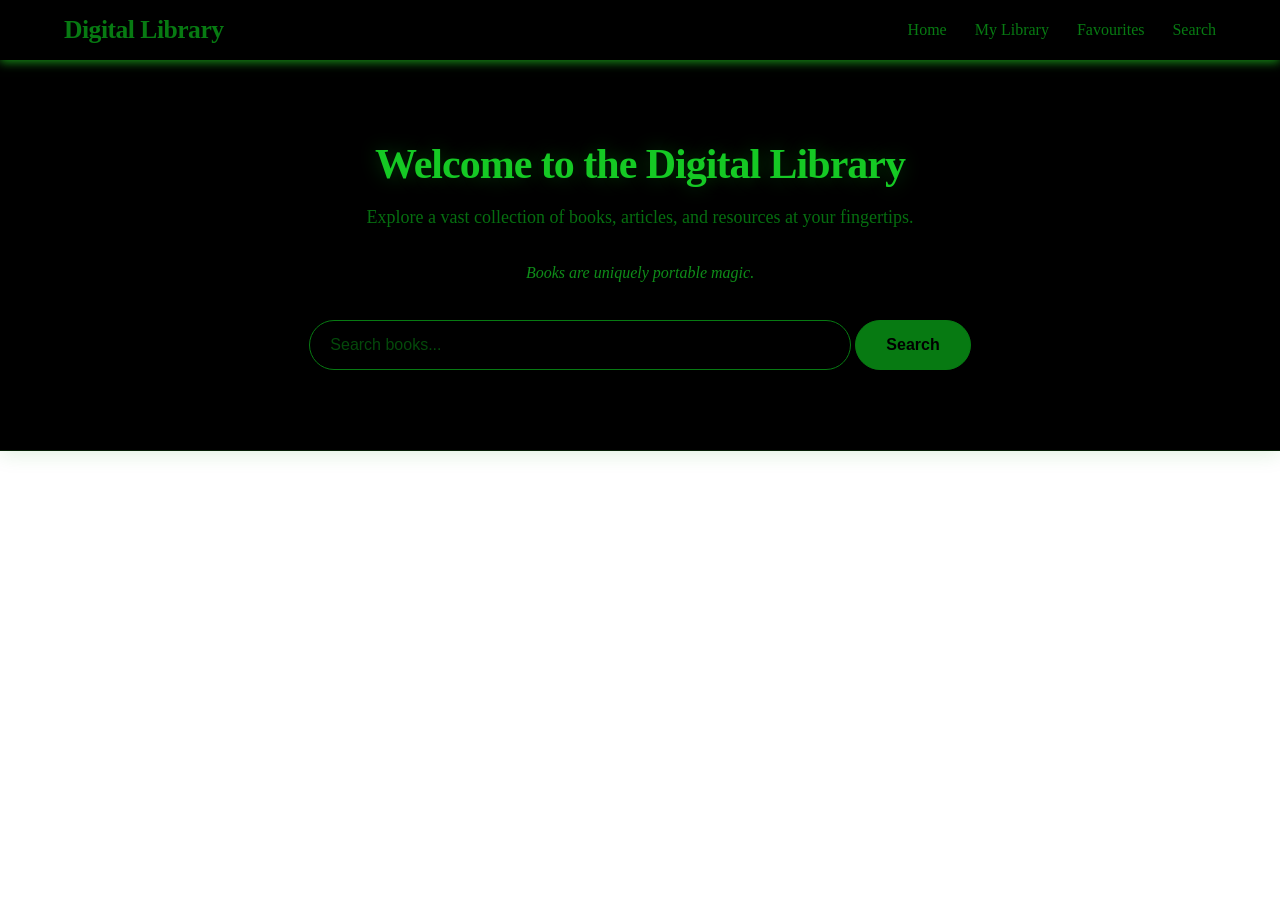
==== index.html @ 1624eac9 "inital commit" ====
<!DOCTYPE html>
<html lang="en">

<head>
    <meta charset="UTF-8">
    <meta name="viewport" content="width=device-width, initial-scale=1.0">
    <title>Digital Library</title>
    <link rel="stylesheet" href="style.css">
</head>

<body>
    <header>
        <nav>
            <h1 class="logo">Digital Library</h1>
            <div class="nav-links">
                <a href="#home">Home</a>
                <a href="#myLibrary">My Library</a>
                <a href="#favourites">Favourites</a>
                <a href="#search">Search</a>
            </div>
        </nav>
    </header>
    <section>
        <div class="hero_section">
            <h1>Welcome to the Digital Library</h1>
            <p>Explore a vast collection of books, articles, and resources at your fingertips.</p>
            <br>
            <p id="quote">Books are uniquely portable magic.</p>
            <div class="search_box">
                <input type="text" placeholder="Search books...">
                <button>Search</button>
            </div>
        </div>
    </section>
    <footer>

    </footer>
</body>

</html>
---- style.css ----
* {
    margin: 0;
    padding: 0%;
}

html {
    scroll-behavior: smooth;
}

:root {
    --bg: black;
    --shadow:rgb(24, 148, 24);
    --text_color:#077a12;
    --after_hover:#15c924;
}

header {
    background: var(--bg);
    padding: 15px 5%;/*top bottom -left right*/
    box-shadow: 0 2px 10px var(--shadow);
    position: sticky;
    top: 0;
}

nav {
    display: flex;
    justify-content: space-between;
    align-items: center;
}

.logo {
    font-size: 1.6rem;
    font-weight: 700;
    color: var(--text_color);
    letter-spacing: -0.5px;
    margin: 0;
}

.nav-links {
    display: flex;
    gap: 28px;
}

.nav-links a {
    text-decoration: none;
    color: var(--text_color);
    font-weight: 500;
    font-size: 1rem;
    transition: all 0.3s ease;
    position: relative;
}

.nav-links a:hover {
    color: var(--after_hover);
}

.nav-links a::after {
    content: '';
    position: absolute;
    width: 0;
    height: 2px;
    background: var(--text_color);
    bottom: -4px;
    left: 0;
    transition: width 0.3s ease;
}

.nav-links a:hover::after {
    width: 100%;
}

.hero_section {
    background: var(--bg);
    padding: 80px 5%;
    text-align: center;
    box-shadow: 0 2px 20px rgba(24, 148, 24, 0.15);
    border-bottom: 1px solid rgba(24, 148, 24, 0.2);
}

.hero_section h1 {
    color: var(--after_hover);
    font-size: 42px;
    font-weight: 800;
    margin-bottom: 15px;
    letter-spacing: -1px;
    text-shadow: 0 0 20px rgba(21, 201, 36, 0.3);
}

.hero_section p {
    color: var(--text_color);
    font-size: 18px;
    max-width: 600px;
    margin: 0 auto;
    line-height: 1.6;
    opacity: 0.9;
}

#quote{
    font-style: italic;
    color: var(--after_hover);
    margin-top: 10px;
    font-size: 16px;
    opacity: 0.7;
}

.hero_section input{
    margin-top: 35px;
    width: 100%;
    max-width: 500px;
    padding: 15px 20px;
    background: var(--bg);
    border: 1px solid var(--text_color);
    border-radius: 50px;
    color: white;
    font-size: 16px;
    outline: none;
    box-shadow: 0 0 0 rgba(24, 148, 24, 0);
    transition: all 0.3s ease;
}

.hero_section input::placeholder {
    color: var(--text_color);
    opacity: 0.6;
}

.hero_section input:focus {
    border-color: var(--after_hover);
    box-shadow: 0 0 15px var(--shadow);
}

.hero_section input[type="text"]:hover {
    border-color: var(--after_hover);
}

.search_box button {
    padding: 15px 30px;
    background: var(--text_color);
    color: var(--bg);
    border: 1px solid var(--text_color);
    border-radius: 50px;
    font-size: 16px;
    font-weight: 600;
    cursor: pointer;
    transition: 0.3s;
}
.search_box button:hover {
    background: var(--after_hover);
    border-color: var(--after_hover);
    box-shadow: 0 0 15px var(--shadow);
}

/* Responsive for mobile */
@media (max-width: 700px) {
    nav {
        flex-direction: column;
        gap: 12px;
    }

    .nav-links {
        gap: 16px;
        flex-wrap: wrap;
        justify-content: center;
    }
}
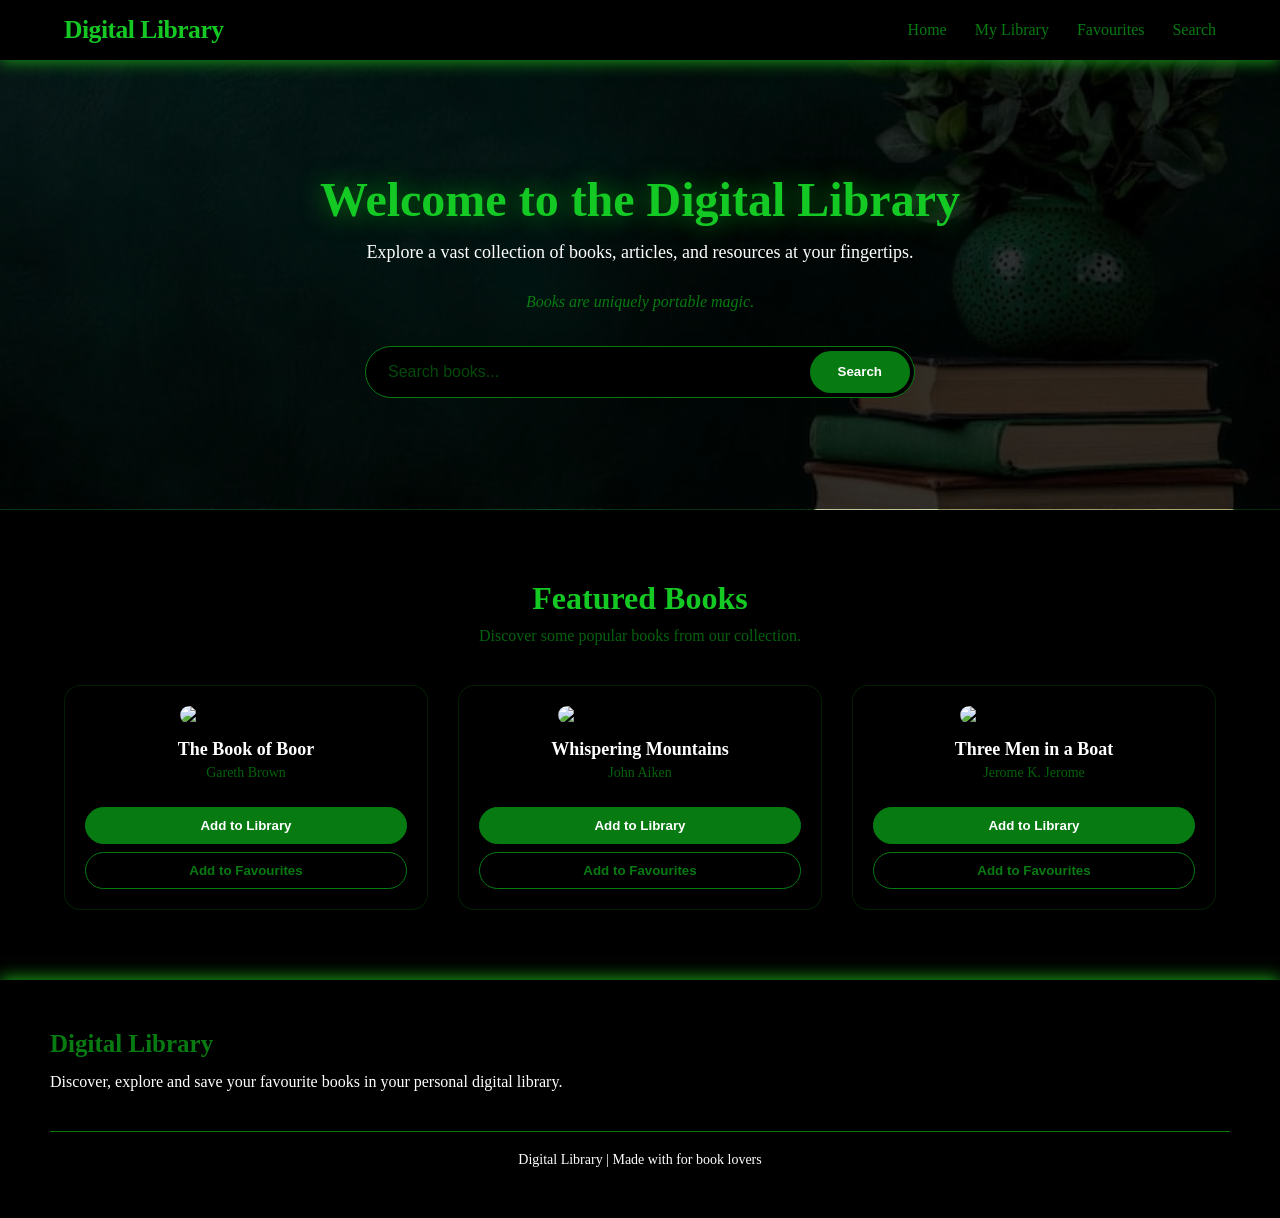
==== commit 3fb147f2: "landing page" ====
--- a/index.html
+++ b/index.html
@@ -32,8 +32,52 @@
             </div>
         </div>
     </section>
+    <section class="featured-books" id="home">
+        <h2>Featured Books</h2>
+        <p class="section-description">
+            Discover some popular books from our collection.
+        </p>
+        <div class="book-container">
+            <div class="book-card">
+                <img src="https://encrypted-tbn0.gstatic.com/images?q=tbn:ANd9GcRKbFxR97Mk6RebAHAdSM_gfgJQ99XHZmbM8q18Vzk1_w&s=10"
+                    alt="The Book of Boor">
+                <h3>The Book of Boor</h3>
+                <p class="author">Gareth Brown</p>
+                <button class="save-btn"> Add to Library</button>
+                <button class="fav-btn"> Add to Favourites</button>
+            </div>
+
+            <div class="book-card">
+                <img src="https://encrypted-tbn0.gstatic.com/images?q=tbn:ANd9GcRhpU0sUENHK7McEv9RK31Rn8e9szbp4hTmigNVLnIu3w&s=10"
+                    alt="Whispering Mountains">
+                <h3>Whispering Mountains</h3>
+                <p class="author">John Aiken</p>
+                <button class="save-btn"> Add to Library</button>
+                <button class="fav-btn"> Add to Favourites</button>
+            </div>
+
+            <div class="book-card">
+                <img src="https://encrypted-tbn0.gstatic.com/images?q=tbn:ANd9GcQSoF32vn8tlifdUrhbD1aj_GqwvEV3NVO1b2o3FyBXrw&s=10"
+                    alt="Three Men in a Boat">
+                <h3>Three Men in a Boat</h3>
+                <p class="author">Jerome K. Jerome</p>
+                <button class="save-btn"> Add to Library</button>
+                <button class="fav-btn"> Add to Favourites</button>
+            </div>
+        </div>
+    </section>
     <footer>
+        <div class="footer-section">
+            <h2>Digital Library</h2>
+            <p>
+                Discover, explore and save your favourite books
+                in your personal digital library.
+            </p>
+        </div>
 
+        <div class="footer-bottom">
+            <p>Digital Library | Made with for book lovers</p>
+        </div>
     </footer>
 </body>
 
--- a/style.css
+++ b/style.css
@@ -1,6 +1,7 @@
 * {
     margin: 0;
-    padding: 0%;
+    padding: 0;
+    box-sizing: border-box;
 }
 
 html {
@@ -9,17 +10,20 @@
 
 :root {
     --bg: black;
-    --shadow:rgb(24, 148, 24);
-    --text_color:#077a12;
-    --after_hover:#15c924;
+    --shadow: rgb(24, 148, 24);
+    --text_color: #077a12;
+    --after_hover: #15c924;
+    --white_shade: white;
+    --book_card: rgba(24, 148, 24, 0.2);
 }
 
 header {
     background: var(--bg);
-    padding: 15px 5%;/*top bottom -left right*/
-    box-shadow: 0 2px 10px var(--shadow);
+    padding: 15px 5%;
+    box-shadow: 0 2px 15px var(--shadow);
     position: sticky;
     top: 0;
+    z-index: 100;
 }
 
 nav {
@@ -31,9 +35,8 @@
 .logo {
     font-size: 1.6rem;
     font-weight: 700;
-    color: var(--text_color);
+    color: var(--after_hover);
     letter-spacing: -0.5px;
-    margin: 0;
 }
 
 .nav-links {
@@ -45,7 +48,6 @@
     text-decoration: none;
     color: var(--text_color);
     font-weight: 500;
-    font-size: 1rem;
     transition: all 0.3s ease;
     position: relative;
 }
@@ -59,7 +61,7 @@
     position: absolute;
     width: 0;
     height: 2px;
-    background: var(--text_color);
+    background: var(--after_hover);
     bottom: -4px;
     left: 0;
     transition: width 0.3s ease;
@@ -70,86 +72,235 @@
 }
 
 .hero_section {
-    background: var(--bg);
+    position: relative;
+    width: 100%;
+    min-height: 450px;
     padding: 80px 5%;
+    display: flex;
+    flex-direction: column;
+    justify-content: center;
+    align-items: center;
     text-align: center;
-    box-shadow: 0 2px 20px rgba(24, 148, 24, 0.15);
-    border-bottom: 1px solid rgba(24, 148, 24, 0.2);
+    background: url(heroimage.jpeg) center/cover no-repeat;
+    isolation: isolate;
+    /* Creates boundary. So z-index:-1 in ::before doesn't disappear behind body */
+    border-bottom: 1px solid var(--book_card);
+}
+
+.hero_section::before {
+    content: '';
+    position: absolute;
+    inset: 0;
+    background: rgba(0, 0, 0, 0.8);
+    z-index: -1;
+    /* Push this black layer behind your text but, because of isolate, it stays INSIDE hero, not behind page */
 }
 
 .hero_section h1 {
     color: var(--after_hover);
-    font-size: 42px;
+    font-size: 48px;
     font-weight: 800;
     margin-bottom: 15px;
-    letter-spacing: -1px;
-    text-shadow: 0 0 20px rgba(21, 201, 36, 0.3);
+    text-shadow: 0 0 25px var(--text_color);
 }
 
 .hero_section p {
-    color: var(--text_color);
+    color: var(--white_shade);
     font-size: 18px;
     max-width: 600px;
-    margin: 0 auto;
-    line-height: 1.6;
-    opacity: 0.9;
-}
-
-#quote{
+}
+
+#quote {
     font-style: italic;
-    color: var(--after_hover);
-    margin-top: 10px;
+    color: var(--text_color);
+    margin-top: 12px;
     font-size: 16px;
-    opacity: 0.7;
-}
-
-.hero_section input{
+}
+
+.search_box {
+    position: relative;
+    width: 100%;
+    max-width: 550px;
     margin-top: 35px;
-    width: 100%;
-    max-width: 500px;
-    padding: 15px 20px;
+}
+
+.search_box input {
+    width: 100%;
+    padding: 16px 130px 16px 22px;
     background: var(--bg);
     border: 1px solid var(--text_color);
     border-radius: 50px;
-    color: white;
+    color: var(--white_shade);
     font-size: 16px;
     outline: none;
-    box-shadow: 0 0 0 rgba(24, 148, 24, 0);
-    transition: all 0.3s ease;
-}
-
-.hero_section input::placeholder {
+    transition: 0.3s;
+}
+
+.search_box input::placeholder {
     color: var(--text_color);
     opacity: 0.6;
 }
 
-.hero_section input:focus {
+.search_box input:focus {
     border-color: var(--after_hover);
     box-shadow: 0 0 15px var(--shadow);
 }
 
-.hero_section input[type="text"]:hover {
-    border-color: var(--after_hover);
-}
-
 .search_box button {
-    padding: 15px 30px;
+    position: absolute;
+    top: 5px;
+    right: 5px;
+    bottom: 5px;
+    padding: 0 28px;
     background: var(--text_color);
-    color: var(--bg);
-    border: 1px solid var(--text_color);
+    color: var(--white_shade);
+    border: none;
     border-radius: 50px;
-    font-size: 16px;
     font-weight: 600;
     cursor: pointer;
     transition: 0.3s;
 }
+
 .search_box button:hover {
     background: var(--after_hover);
+    box-shadow: 0 0 15px var(--shadow);
+}
+
+.featured-books {
+    padding: 70px 5%;
+    background: var(--bg);
+    text-align: center;
+}
+
+.featured-books h2 {
+    color: var(--after_hover);
+    font-size: 32px;
+    font-weight: 700;
+    margin-bottom: 10px;
+}
+
+.section-description {
+    color: var(--text_color);
+    opacity: 0.8;
+    font-size: 16px;
+    margin-bottom: 40px;
+}
+
+.book-container {
+    display: grid;
+    grid-template-columns: repeat(auto-fit, minmax(260px, 1fr));
+    /*repeat that logic for all cards automatically fit as many cards as possible in one row based on that, min sizeminmax(260px, 1fr)
+    = each card can be minimum 260px wide, maximum 1fr (take all free space)*/
+    gap: 30px;
+    max-width: 1200px;
+    margin: 0 auto;
+}
+
+.book-card {
+    background: var(--bg);
+    border: 1px solid var(--book_card);
+    border-radius: 16px;
+    padding: 20px;
+    transition: all 0.3s ease;
+}
+
+.book-card:hover {
+    border-color: var(--text_color);
+    box-shadow: 0 0 20px var(--book_card);
+    transform: translateY(-6px);
+}
+
+.book-card img {
+    width: 100%;
+    height: 320px;
+    object-fit: cover;
+    border-radius: 12px;
+    margin-bottom: 15px;
+}
+
+.book-card h3 {
+    color: var(--white_shade);
+    font-size: 18px;
+    margin-bottom: 5px;
+}
+
+.book-card .author {
+    color: var(--text_color);
+    font-size: 14px;
+    margin-bottom: 18px;
+    opacity: 0.8;
+}
+
+.save-btn,
+.fav-btn {
+    width: 100%;
+    padding: 10px;
+    border-radius: 50px;
+    font-weight: 600;
+    cursor: pointer;
+    transition: 0.3s;
+    margin-top: 8px;
+}
+
+.save-btn {
+    background: var(--text_color);
+    color: var(--white_shade);
+    border: 1px solid var(--text_color);
+}
+
+.save-btn:hover {
+    background: var(--after_hover);
+    box-shadow: 0 0 12px var(--shadow);
+}
+
+.fav-btn {
+    background: transparent;
+    color: var(--text_color);
+    border: 1px solid var(--text_color);
+}
+
+.fav-btn:hover {
+    background: var(--book_card);
+    color: var(--after_hover);
     border-color: var(--after_hover);
-    box-shadow: 0 0 15px var(--shadow);
-}
-
-/* Responsive for mobile */
+}
+
+footer {
+    background: var(--bg);
+    color: var(--white_shade);
+    padding: 50px;
+    box-shadow: 0 -3px 15px var(--shadow);
+}
+
+.footer-section h2 {
+    color: var(--text_color);
+    font-size: 25px;
+    margin-bottom: 15px;
+}
+
+.footer-section h3 {
+    color: var(--text_color);
+    font-size: 19px;
+    margin-bottom: 18px;
+}
+
+.footer-section p {
+    color: var(--white_shade);
+    margin-bottom: 10px;
+}
+
+.footer-bottom {
+    margin: 40px auto auto 0;
+    padding-top: 20px;
+    text-align: center;
+    border-top: 1px solid var(--text_color);
+}
+
+.footer-bottom p {
+    color: var(--white_shade);
+    font-size: 14px;
+}
+
 @media (max-width: 700px) {
     nav {
         flex-direction: column;
@@ -161,4 +312,9 @@
         flex-wrap: wrap;
         justify-content: center;
     }
+
+    .hero_section {
+        min-height: 400px;
+        padding: 60px 5%;
+    }
 }
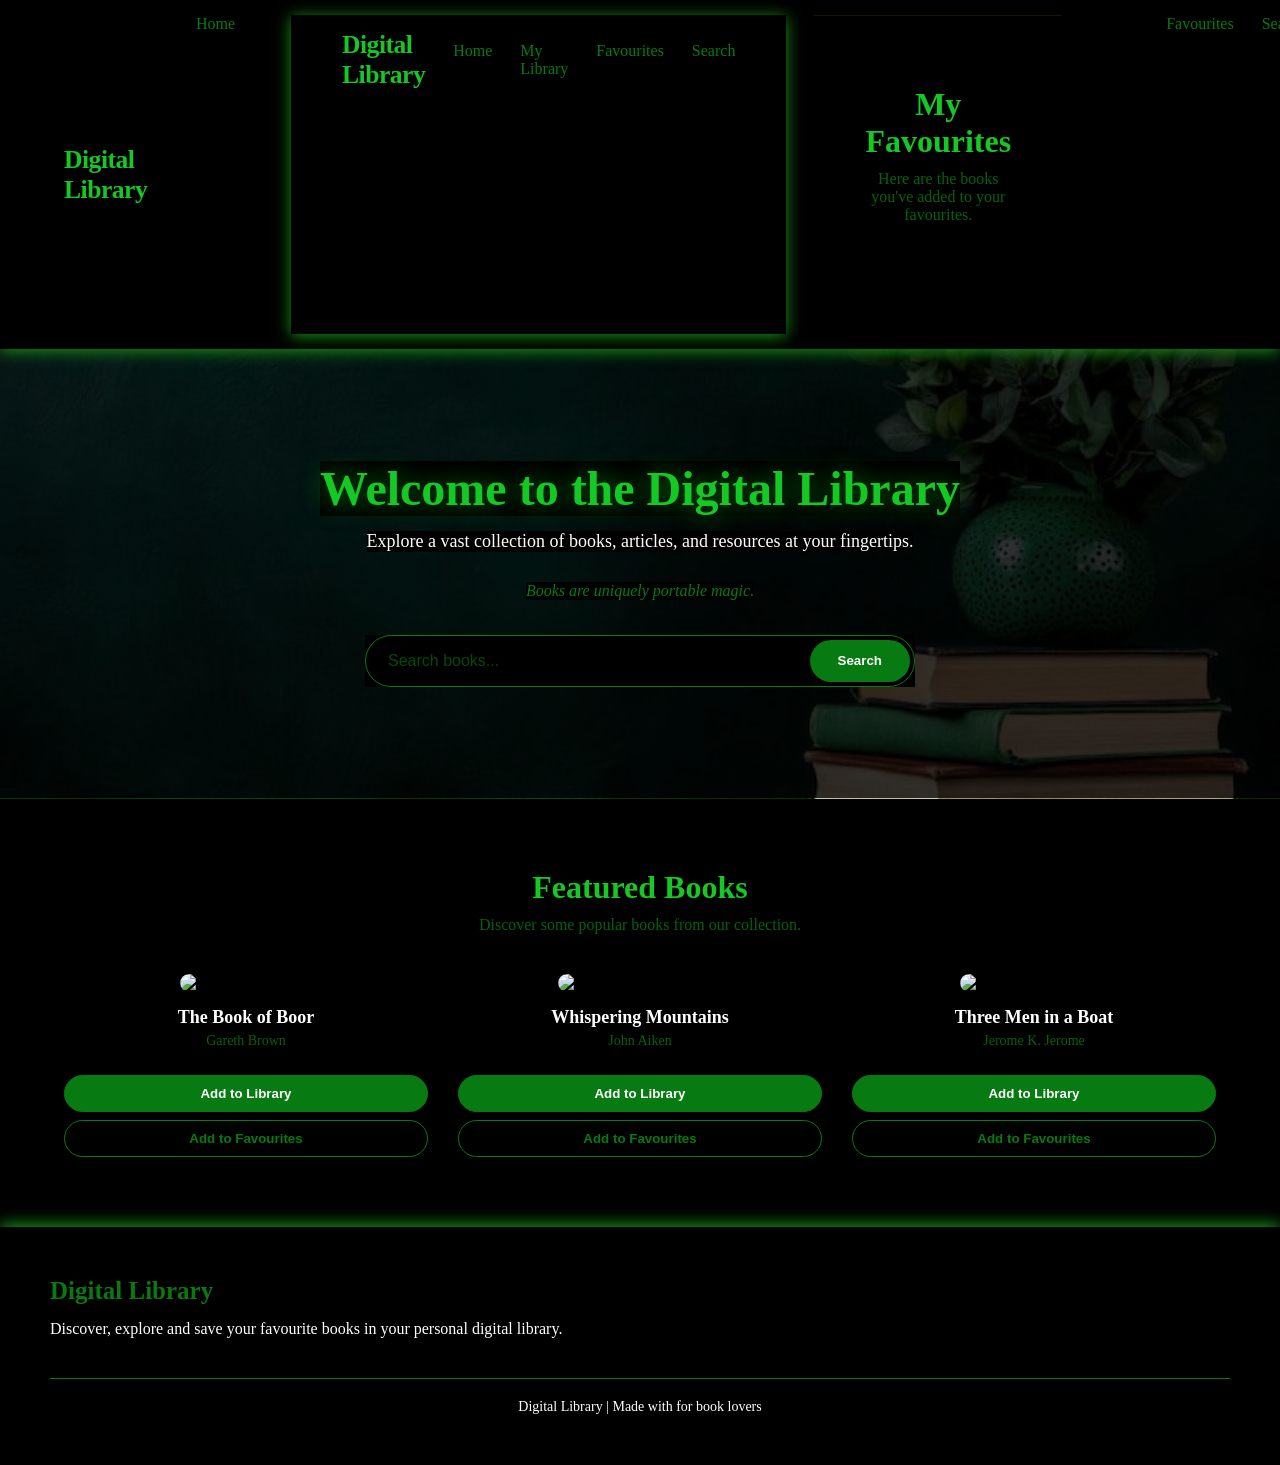
==== commit 8455fd8a: "basic html and css" ====
--- a/index.html
+++ b/index.html
@@ -14,8 +14,40 @@
             <h1 class="logo">Digital Library</h1>
             <div class="nav-links">
                 <a href="#home">Home</a>
-                <a href="#myLibrary">My Library</a>
-                <a href="#favourites">Favourites</a>
+                <a href="<!DOCTYPE html>
+<html lang="en">
+<head>
+    <meta charset="UTF-8">
+    <meta name="viewport" content="width=device-width, initial-scale=1.0">
+    <title>Favourites</title>
+    <link rel="stylesheet" href="style.css">
+</head>
+<body>
+    <header>
+        <nav>
+            <h1 class="logo">Digital Library</h1>
+            <div class="nav-links">
+                <a href="index.html">Home</a>
+                <a href="myLibrary.html">My Library</a>
+                <a href="Favourites.html">Favourites</a>
+                <a href="#search">Search</a>
+            </div>
+        </nav>
+    </header>
+    <section class="favourites-section">
+        <h2>My Favourites</h2>
+        <p class="section-description">
+            Here are the books you've added to your favourites.
+        </p>
+        <div class="favourites-container" id="favouritesContainer">
+            
+        </div>
+    </section>
+
+    <script src="script.js"></script>
+</body>
+</html>">My Library</a>
+                <a href="Favourites.html">Favourites</a>
                 <a href="#search">Search</a>
             </div>
         </nav>
--- a/style.css
+++ b/style.css
@@ -1,13 +1,3 @@
-* {
-    margin: 0;
-    padding: 0;
-    box-sizing: border-box;
-}
-
-html {
-    scroll-behavior: smooth;
-}
-
 :root {
     --bg: black;
     --shadow: rgb(24, 148, 24);
@@ -15,6 +5,17 @@
     --after_hover: #15c924;
     --white_shade: white;
     --book_card: rgba(24, 148, 24, 0.2);
+}
+
+* {
+    margin: 0;
+    padding: 0;
+    box-sizing: border-box;
+    background-color: var(--bg);
+}
+
+html {
+    scroll-behavior: smooth;
 }
 
 header {
@@ -195,18 +196,17 @@
     max-width: 1200px;
     margin: 0 auto;
 }
-
-.book-card {
-    background: var(--bg);
-    border: 1px solid var(--book_card);
+.favourites-container .book-card {
+    background: #0e0e0e;
+    border: 1px solid rgba(24, 148, 24, 0.2);
     border-radius: 16px;
     padding: 20px;
     transition: all 0.3s ease;
 }
 
-.book-card:hover {
+.favourites-container .book-card:hover {
     border-color: var(--text_color);
-    box-shadow: 0 0 20px var(--book_card);
+    box-shadow: 0 0 20px rgba(24, 148, 24, 0.2);
     transform: translateY(-6px);
 }
 
@@ -301,6 +301,60 @@
     font-size: 14px;
 }
 
+.favourites-section {
+    padding: 70px 5%;
+    background: var(--bg);
+    text-align: center;
+    border-top: 1px solid var(--book_card);
+}
+
+.favourites-section h2 {
+    color: var(--after_hover);
+    font-size: 32px;
+    font-weight: 700;
+    margin-bottom: 10px;
+}
+
+.favourites-section .section-description {
+    color: var(--text_color);
+    opacity: 0.8;
+    font-size: 16px;
+    margin-bottom: 40px;
+}
+.favourites-container {
+    display: grid;
+    grid-template-columns: repeat(auto-fit, minmax(260px, 1fr));
+    gap: 30px;
+    max-width: 1200px;
+    margin: 0 auto;
+}
+.library-section {
+    padding: 70px 5%;
+    background: var(--bg);
+    text-align: center;
+    border-top: 1px solid var(--book_card);
+}
+.library-section h2 {
+    color: var(--after_hover);
+    font-size: 32px;
+    font-weight: 700;
+    margin-bottom: 10px;
+}
+
+.library-section .section-description {
+    color: var(--text_color);
+    opacity: 0.8;
+    font-size: 16px;
+    margin-bottom: 40px;
+}
+.library-container {
+    display: grid;
+    grid-template-columns: repeat(auto-fit, minmax(260px, 1fr));
+    gap: 30px;
+    max-width: 1200px;
+    margin: 0 auto;
+}
+
 @media (max-width: 700px) {
     nav {
         flex-direction: column;
--- a/style.css
+++ b/style.css
@@ -1,13 +1,3 @@
-* {
-    margin: 0;
-    padding: 0;
-    box-sizing: border-box;
-}
-
-html {
-    scroll-behavior: smooth;
-}
-
 :root {
     --bg: black;
     --shadow: rgb(24, 148, 24);
@@ -15,6 +5,17 @@
     --after_hover: #15c924;
     --white_shade: white;
     --book_card: rgba(24, 148, 24, 0.2);
+}
+
+* {
+    margin: 0;
+    padding: 0;
+    box-sizing: border-box;
+    background-color: var(--bg);
+}
+
+html {
+    scroll-behavior: smooth;
 }
 
 header {
@@ -195,18 +196,17 @@
     max-width: 1200px;
     margin: 0 auto;
 }
-
-.book-card {
-    background: var(--bg);
-    border: 1px solid var(--book_card);
+.favourites-container .book-card {
+    background: #0e0e0e;
+    border: 1px solid rgba(24, 148, 24, 0.2);
     border-radius: 16px;
     padding: 20px;
     transition: all 0.3s ease;
 }
 
-.book-card:hover {
+.favourites-container .book-card:hover {
     border-color: var(--text_color);
-    box-shadow: 0 0 20px var(--book_card);
+    box-shadow: 0 0 20px rgba(24, 148, 24, 0.2);
     transform: translateY(-6px);
 }
 
@@ -301,6 +301,60 @@
     font-size: 14px;
 }
 
+.favourites-section {
+    padding: 70px 5%;
+    background: var(--bg);
+    text-align: center;
+    border-top: 1px solid var(--book_card);
+}
+
+.favourites-section h2 {
+    color: var(--after_hover);
+    font-size: 32px;
+    font-weight: 700;
+    margin-bottom: 10px;
+}
+
+.favourites-section .section-description {
+    color: var(--text_color);
+    opacity: 0.8;
+    font-size: 16px;
+    margin-bottom: 40px;
+}
+.favourites-container {
+    display: grid;
+    grid-template-columns: repeat(auto-fit, minmax(260px, 1fr));
+    gap: 30px;
+    max-width: 1200px;
+    margin: 0 auto;
+}
+.library-section {
+    padding: 70px 5%;
+    background: var(--bg);
+    text-align: center;
+    border-top: 1px solid var(--book_card);
+}
+.library-section h2 {
+    color: var(--after_hover);
+    font-size: 32px;
+    font-weight: 700;
+    margin-bottom: 10px;
+}
+
+.library-section .section-description {
+    color: var(--text_color);
+    opacity: 0.8;
+    font-size: 16px;
+    margin-bottom: 40px;
+}
+.library-container {
+    display: grid;
+    grid-template-columns: repeat(auto-fit, minmax(260px, 1fr));
+    gap: 30px;
+    max-width: 1200px;
+    margin: 0 auto;
+}
+
 @media (max-width: 700px) {
     nav {
         flex-direction: column;
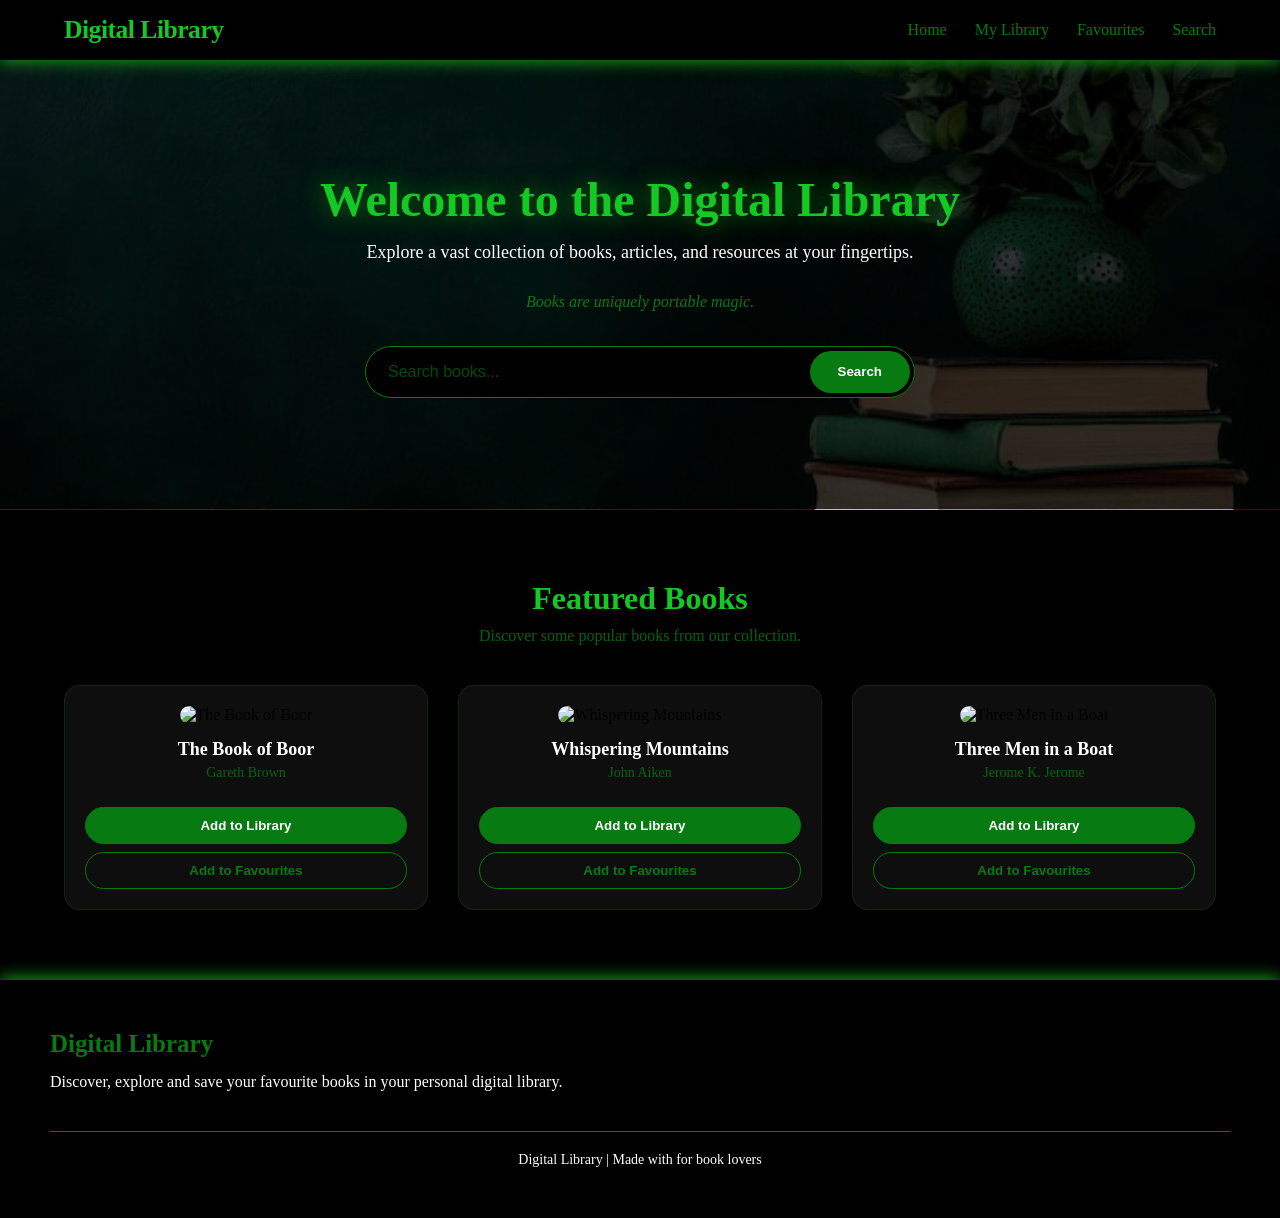
==== commit c23e510e: "async function used" ====
--- a/index.html
+++ b/index.html
@@ -5,21 +5,6 @@
     <meta charset="UTF-8">
     <meta name="viewport" content="width=device-width, initial-scale=1.0">
     <title>Digital Library</title>
-    <link rel="stylesheet" href="style.css">
-</head>
-
-<body>
-    <header>
-        <nav>
-            <h1 class="logo">Digital Library</h1>
-            <div class="nav-links">
-                <a href="#home">Home</a>
-                <a href="<!DOCTYPE html>
-<html lang="en">
-<head>
-    <meta charset="UTF-8">
-    <meta name="viewport" content="width=device-width, initial-scale=1.0">
-    <title>Favourites</title>
     <link rel="stylesheet" href="style.css">
 </head>
 <body>
@@ -34,31 +19,13 @@
             </div>
         </nav>
     </header>
-    <section class="favourites-section">
-        <h2>My Favourites</h2>
-        <p class="section-description">
-            Here are the books you've added to your favourites.
-        </p>
-        <div class="favourites-container" id="favouritesContainer">
-            
-        </div>
-    </section>
-
-    <script src="script.js"></script>
-</body>
-</html>">My Library</a>
-                <a href="Favourites.html">Favourites</a>
-                <a href="#search">Search</a>
-            </div>
-        </nav>
-    </header>
     <section>
         <div class="hero_section">
             <h1>Welcome to the Digital Library</h1>
             <p>Explore a vast collection of books, articles, and resources at your fingertips.</p>
             <br>
             <p id="quote">Books are uniquely portable magic.</p>
-            <div class="search_box">
+            <div class="search_box" id="search">
                 <input type="text" placeholder="Search books...">
                 <button>Search</button>
             </div>
@@ -69,33 +36,7 @@
         <p class="section-description">
             Discover some popular books from our collection.
         </p>
-        <div class="book-container">
-            <div class="book-card">
-                <img src="https://encrypted-tbn0.gstatic.com/images?q=tbn:ANd9GcRKbFxR97Mk6RebAHAdSM_gfgJQ99XHZmbM8q18Vzk1_w&s=10"
-                    alt="The Book of Boor">
-                <h3>The Book of Boor</h3>
-                <p class="author">Gareth Brown</p>
-                <button class="save-btn"> Add to Library</button>
-                <button class="fav-btn"> Add to Favourites</button>
-            </div>
-
-            <div class="book-card">
-                <img src="https://encrypted-tbn0.gstatic.com/images?q=tbn:ANd9GcRhpU0sUENHK7McEv9RK31Rn8e9szbp4hTmigNVLnIu3w&s=10"
-                    alt="Whispering Mountains">
-                <h3>Whispering Mountains</h3>
-                <p class="author">John Aiken</p>
-                <button class="save-btn"> Add to Library</button>
-                <button class="fav-btn"> Add to Favourites</button>
-            </div>
-
-            <div class="book-card">
-                <img src="https://encrypted-tbn0.gstatic.com/images?q=tbn:ANd9GcQSoF32vn8tlifdUrhbD1aj_GqwvEV3NVO1b2o3FyBXrw&s=10"
-                    alt="Three Men in a Boat">
-                <h3>Three Men in a Boat</h3>
-                <p class="author">Jerome K. Jerome</p>
-                <button class="save-btn"> Add to Library</button>
-                <button class="fav-btn"> Add to Favourites</button>
-            </div>
+        <div class="book-container" id="bookContainer">
         </div>
     </section>
     <footer>
@@ -111,6 +52,7 @@
             <p>Digital Library | Made with for book lovers</p>
         </div>
     </footer>
+    <script src="script.js"></script>
 </body>
 
 </html>
--- a/style.css
+++ b/style.css
@@ -11,7 +11,6 @@
     margin: 0;
     padding: 0;
     box-sizing: border-box;
-    background-color: var(--bg);
 }
 
 html {
@@ -196,7 +195,7 @@
     max-width: 1200px;
     margin: 0 auto;
 }
-.favourites-container .book-card {
+.book-card {
     background: #0e0e0e;
     border: 1px solid rgba(24, 148, 24, 0.2);
     border-radius: 16px;
@@ -204,7 +203,7 @@
     transition: all 0.3s ease;
 }
 
-.favourites-container .book-card:hover {
+.book-card:hover {
     border-color: var(--text_color);
     box-shadow: 0 0 20px rgba(24, 148, 24, 0.2);
     transform: translateY(-6px);
@@ -303,7 +302,8 @@
 
 .favourites-section {
     padding: 70px 5%;
-    background: var(--bg);
+    min-height: auto;
+    background-color: #000;
     text-align: center;
     border-top: 1px solid var(--book_card);
 }
@@ -330,7 +330,8 @@
 }
 .library-section {
     padding: 70px 5%;
-    background: var(--bg);
+    min-height: 100vh;
+    background-color: #000;
     text-align: center;
     border-top: 1px solid var(--book_card);
 }
